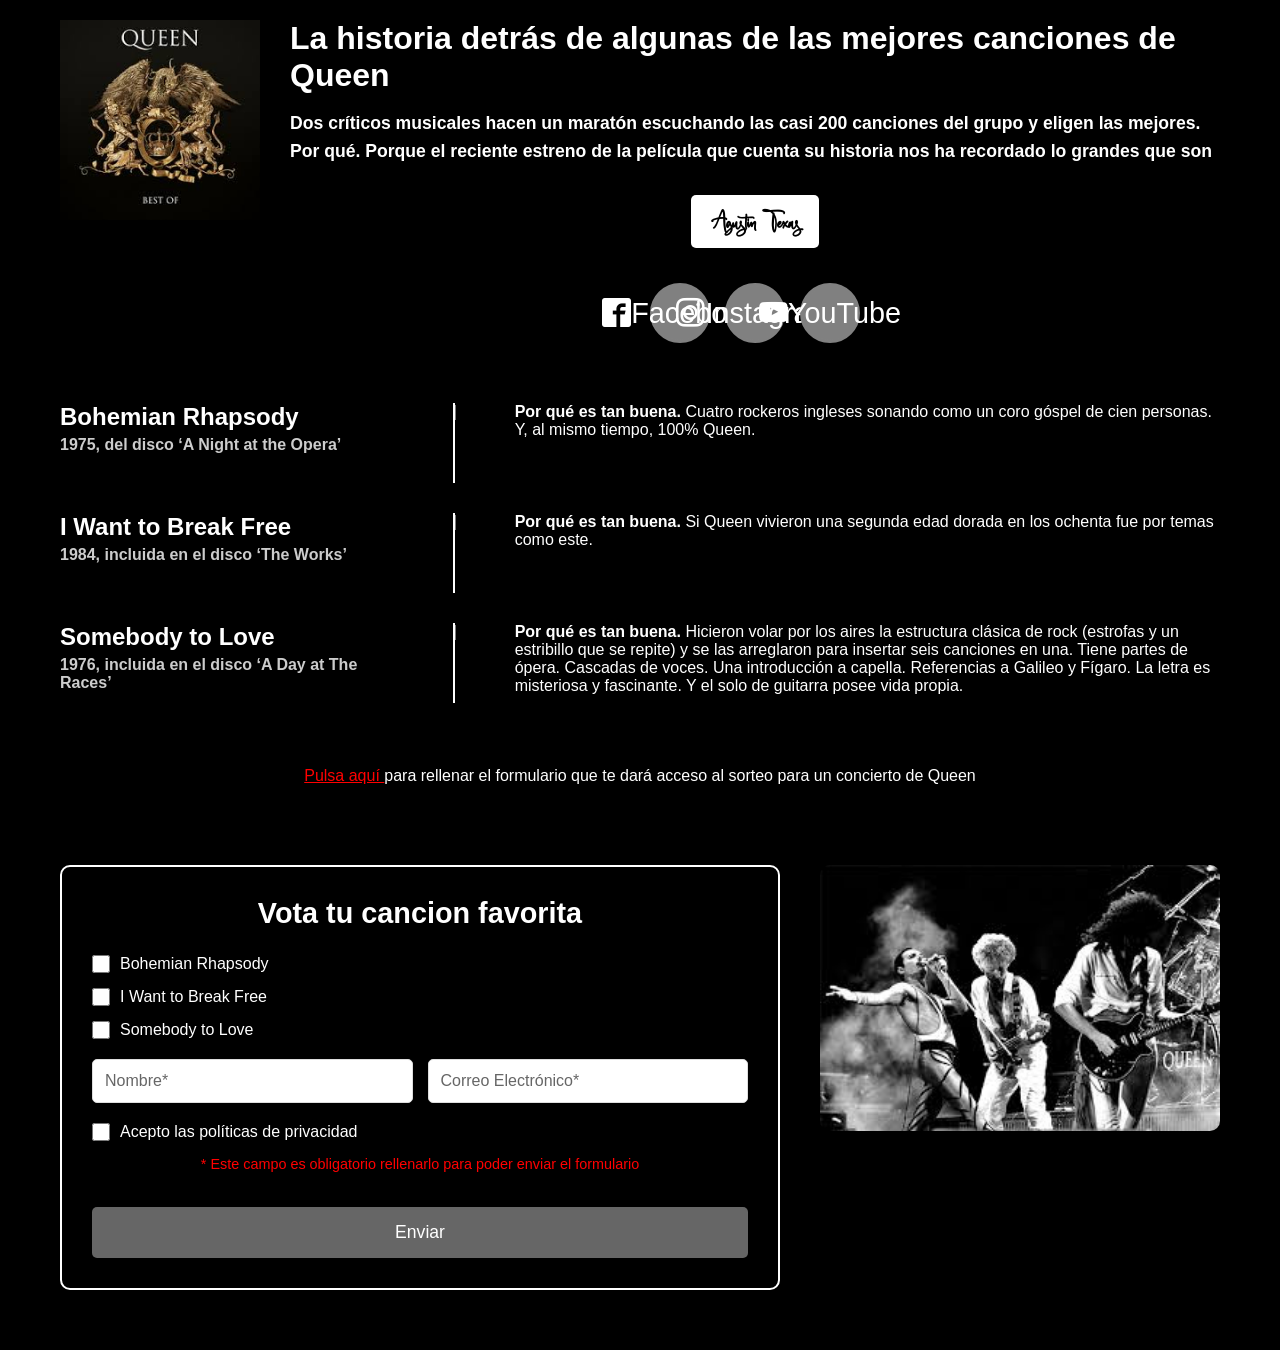
==== index.html @ f7947473 "comentarios" ====
<!DOCTYPE html>
<html lang="en">
<head>
  <meta charset="UTF-8" />
  <meta name="viewport" content="width=device-width, initial-scale=1.0"/>
  <title>Document</title>

  <!-- Hojas de estilo del sitio y de iconos -->
  <link rel="stylesheet" href="style/queen.css"/>
  <link rel="stylesheet" href="icomoon/style.css"/>
</head>

<body>
  <!-- HEADER: logo + texto introductorio + autor/redes -->
  <header>
    <div id="logo">
      <!-- Logo superior  -->
      <img src="imagenes/logo-queen.jpeg" alt="Portada Best Of Queen"/>
    </div>

    <div id="parrafo">
      <!-- Bloque de texto principal -->
      <div class="texto-contenido">
        <h2>La historia detrás de algunas de las mejores canciones de Queen</h2>
        <h4>
          Dos críticos musicales hacen un maratón escuchando las casi 200 canciones del grupo y eligen las mejores.
          Por qué. Porque el reciente estreno de la película que cuenta su historia nos ha recordado lo grandes que son
        </h4>
      </div>

      <!-- Autor + redes sociales -->
      <div id="agustin">
        <h2>Agustin Texas</h2>
        <div class="social-icons">
          <!-- Enlaces de redes  -->
          <a href="#"><span class="icon-facebook2" aria-hidden="true"></span><span class="sr-only">Facebook</span></a>
          <a href="#"><span class="icon-instagram" aria-hidden="true"></span><span class="sr-only">Instagram</span></a>
          <a href="#"><span class="icon-youtube" aria-hidden="true"></span><span class="sr-only">YouTube</span></a>
        </div>
      </div>
    </div>
  </header>

  <!-- CUERPO: tarjetas con canciones y descripciones -->
  <div id="cuerpo">
    <!-- Caja 1: Bohemian Rhapsody -->
    <div id="caja1" class="caja">
      <!-- ⚠️ Sugerencia: usa class="titulo" en vez de id repetido -->
      <div id="titulo">
        <h2>Bohemian Rhapsody</h2>
        <h4>1975, del disco ‘A Night at the Opera’</h4>
      </div>
      <!-- Separador visual -->
      <p id="linea">|</p>
      <!-- Texto descriptivo -->
      <p id="descripcion">
        <span>Por qué es tan buena.</span> Cuatro rockeros ingleses sonando como un coro góspel de cien personas.
        Y, al mismo tiempo, 100% Queen.
      </p>
    </div>

    <!-- Caja 2: I Want to Break Free -->
    <div id="caja2" class="caja">
      <div id="titulo">
        <h2>I Want to Break Free</h2>
        <h4>1984, incluida en el disco ‘The Works’</h4>
      </div>
      <p id="linea">|</p>
      <p id="descripcion">
        <span>Por qué es tan buena.</span> Si Queen vivieron una segunda edad dorada en los ochenta fue por temas como este.
      </p>
    </div>

    <!-- Caja 3: Somebody to Love -->
    <div id="caja3" class="caja">
      <div id="titulo">
        <h2>Somebody to Love</h2>
        <h4>1976, incluida en el disco ‘A Day at The Races’</h4>
      </div>
      <p id="linea">|</p>
      <p id="descripcion">
        <span>Por qué es tan buena.</span>
        Hicieron volar por los aires la estructura clásica de rock (estrofas y un estribillo que se repite) y se las
        arreglaron para insertar seis canciones en una. Tiene partes de ópera. Cascadas de voces. Una introducción a
        capella. Referencias a Galileo y Fígaro. La letra es misteriosa y fascinante. Y el solo de guitarra posee vida propia.
      </p>
    </div>
  </div>

  <!-- CTA: al pulsar se muestra el formulario y se hace scroll hacia él -->
  <p id="negro">
    <span class="rojo" role="button" tabindex="0" onclick="showForm()" onkeypress="if(event.key==='Enter'){showForm()}">
      Pulsa aquí
    </span>
    para rellenar el formulario que te dará acceso al sorteo para un concierto de Queen
    <div class="arrow-container"><!-- Flecha decorativa en CSS --></div>
  </p>

  <!-- Sección final: formulario + imagen en dos columnas  -->
  <div id="final">
    <!-- Formulario de votación -->
    <div id="formulario">
      <h2>Vota tu cancion favorita</h2>

      <!-- action apunta al backend PHP que recibirá los datos -->
      <form action="php/queen.php" method="post">
        <!-- Opciones de canciones  -->
        <!-- ⚠️ Sugerencia: podrías usar name="canciones[]" y value="bohemian" para recibir un array -->
        <label id="check" for="bohemian">
          <input type="checkbox" name="bohemian" id="bohemian" />
          Bohemian Rhapsody
        </label>

        <label id="check" for="iwant">
          <input type="checkbox" name="iwant" id="iwant" />
          I Want to Break Free
        </label>

        <label id="check" for="Somebody">
          <input type="checkbox" name="Somebody" id="Somebody" />
          Somebody to Love
        </label>

        <!-- Fila con nombre y correo; ambos requeridos -->
        <div class="input-row">
          <input type="text" name="nombre" id="nombre" placeholder="Nombre*" required />
          <input type="email" name="email" id="email" placeholder="Correo Electrónico*" required />
        </div>

        <!-- Aceptación de políticas; required obliga a marcar -->
        <label id="check" for="privacidad">
          <input type="checkbox" name="privacidad" id="privacidad" required />
          Acepto las políticas de privacidad
        </label>

        <!-- Aviso en rojo de obligatoriedad -->
        <p class="rojo-warning">
          * Este campo es obligatorio rellenarlo para poder enviar el formulario
        </p>

        <!-- Envío del formulario -->
        <input type="submit" value="Enviar" />
      </form>
    </div>

    <!-- Imagen a la derecha del formulario -->
    <img src="imagenes/img-queen.jpeg" alt="Queen en concierto, fotografía en blanco y negro"/>
  </div>

  <!-- JS mínimo: muestra la sección #final y hace scroll suave -->
  <script>
    function showForm() {
      const finalSection = document.getElementById('final');
      // Añade una clase que tu CSS usará para convertir #final de oculto a visible
      finalSection.classList.add('show');
      // Desplaza la vista hasta el formulario
      finalSection.scrollIntoView({ behavior: 'smooth' });
    }
  </script>
</body>
</html>
---- style/queen.css ----
* {
    margin: 0;
    padding: 0;
    box-sizing: border-box;
}

body {
    background-color: black;
    color: white;
    font-family: Arial, sans-serif;
    width: 100vw;
    overflow-x: hidden;
}

@font-face {
    font-family: 'Agustin Texas';
    src: url(../tipografia/Austin\ Texas.otf);
}

/* Header responsive */
header {
    display: flex;
    padding: 20px;
    width: 100%;
    max-width: 1200px;
    margin: 0 auto;
    gap: 30px;
    align-items: flex-start;
}

#logo {
    flex-shrink: 0;
}

#logo img {
    max-width: 200px;
    height: auto;
}

#parrafo {
    flex: 1;
    display: flex;
    flex-direction: column;
}

.texto-contenido {
    margin-bottom: 30px;
}

#parrafo h2 {
    font-size: 2rem;
    margin-bottom: 15px;
}

#parrafo h4 {
    font-size: 1.1rem;
    line-height: 1.6;
}

/* Agustin Texas section */
#agustin {
    display: flex;
    flex-direction: column;
    align-items: center;
    gap: 20px;
}

#agustin h2 {
    font-family: 'Agustin Texas', Arial, sans-serif;
    background-color: white;
    color: black;
    padding: 10px 20px;
    border-radius: 5px;
    font-size: 1.5rem;
}

/* Social media icons */
.social-icons {
    display: flex;
    gap: 15px;
}

#agustin a {
    display: flex;
    align-items: center;
    justify-content: center;
    width: 60px;
    height: 60px;
    background-color: gray;
    border: 3px solid gray;
    border-radius: 50%;
    text-decoration: none;
    font-size: 1.8rem;
    color: white;
    transition: all 0.3s ease;
}

#agustin a:hover {
    background-color: #555;
    border-color: #555;
}
/* Content sections */
#cuerpo {
    max-width: 1200px;
    margin: 40px auto;
    padding: 0 20px;
}

#caja1, #caja2, #caja3 {
    display: flex;
    align-items: flex-start;
    margin-bottom: 30px;
    gap: 20px;
}

#titulo {
    flex: 1;
}

#titulo h2 {
    font-size: 1.5rem;
    margin-bottom: 5px;
}

#titulo h4 {
    font-size: 1rem;
    color: #ccc;
    margin-bottom: 15px;
}

#linea {
    width: 2px;
    background-color: white;
    height: 80px;
    margin: 0 20px;
    flex-shrink: 0;
}

#descripcion {
    flex: 2;
    padding-left: 20px;
}

#descripcion span {
    font-weight: bold;
    color: #fff;
}

/* Call to action */
#negro {
    text-align: center;
    padding: 20px;
    margin: 40px auto;
    max-width: 800px;
}

.rojo {
    color: red;
    text-decoration: underline;
    cursor: pointer;
}

/* Final section with form and image */
#final {
    display: flex;
    max-width: 1200px;
    margin: 40px auto;
    padding: 20px;
    gap: 40px;
    align-items: flex-start;
}

/* Form section with black background and white border */
#formulario {
    flex: 1;
    background-color: black;
    border: 2px solid white;
    padding: 30px;
    border-radius: 10px;
}

#formulario h2 {
    color: white;
    font-size: 1.8rem;
    margin-bottom: 25px;
    text-align: center;
}

/* Form styling */
form {
    width: 100%;
}

label[id="check"] {
    display: flex;
    align-items: center;
    margin-bottom: 15px;
    color: white;
    font-size: 1rem;
}

label[id="check"] input[type="checkbox"] {
    margin-right: 10px;
    width: 18px;
    height: 18px;
}

/* Text inputs in line */
.input-row {
    display: flex;
    gap: 15px;
    margin: 20px 0;
}

input[type="text"], input[type="email"] {
    flex: 1;
    padding: 12px;
    border: 1px solid #ddd;
    border-radius: 5px;
    font-size: 1rem;
    background-color: white;
    color: black;
}

input[type="text"]::placeholder, input[type="email"]::placeholder {
    color: #666;
}

/* Submit button */
input[type="submit"] {
    width: 100%;
    padding: 15px;
    background-color: #666;
    color: white;
    border: none;
    border-radius: 5px;
    font-size: 1.1rem;
    cursor: not-allowed;
    margin-top: 20px;
}

.rojo-warning {
    color: red;
    font-size: 0.9rem;
    margin: 15px 0;
    text-align: center;
}

/* Image section */
#final img {
    flex: 1;
    max-width: 400px;
    height: auto;
    border-radius: 10px;
}
/* Mobile responsive */
@media (max-width: 768px) {
    body {
        display: flex;
        flex-direction: column;
    }
    
    /* Primera parte - Mobile Section 1 */
    .mobile-section-1 {
        background-color: black;
        padding: 20px;
        text-align: center;
    }
    
    header {
        flex-direction: column;
        padding: 15px;
        gap: 20px;
        align-items: center;
    }
    
    #logo img {
        max-width: 150px;
        margin-bottom: 20px;
    }
    
    #parrafo {
        align-items: center;
        text-align: center;
    }
    
    #parrafo h2 {
        font-size: 1.5rem;
        color: white;
        margin-bottom: 15px;
    }
    
    #parrafo h4 {
        font-size: 1rem;
        color: white;
        line-height: 1.6;
        margin-bottom: 30px;
    }
    
    /* Austin Texas logo intermedio */
    #agustin {
        align-items: center;
        margin: 30px 0;
    }
    
    #agustin h2 {
        background-color: white;
        color: black;
        padding: 15px 25px;
        border-radius: 8px;
        font-size: 1.3rem;
        margin-bottom: 20px;
    }
    
    #agustin a {
        width: 50px;
        height: 50px;
        font-size: 1.5rem;
        background-color: #333;
        border: 2px solid #333;
    }
    
    /* Primeras dos canciones en sección 1 */
    #caja1, #caja2 {
        flex-direction: column;
        gap: 15px;
        margin-bottom: 30px;
        padding: 20px;
        background-color: #111;
        border-radius: 10px;
    }
    
    #caja1 #titulo, #caja2 #titulo {
        text-align: center;
    }
    
    #caja1 #titulo h2, #caja2 #titulo h2 {
        color: white;
        font-size: 1.3rem;
        margin-bottom: 5px;
    }
    
    #caja1 #titulo h4, #caja2 #titulo h4 {
        color: #ccc;
        font-size: 0.9rem;
        margin-bottom: 15px;
    }
    
    #caja1 #descripcion, #caja2 #descripcion {
        padding-left: 0;
        text-align: center;
        color: white;
    }
    
    #linea {
        display: none;
    }
    
    /* Segunda parte - Mobile Section 2 */
    .mobile-section-2 {
        background-color: black;
        padding: 20px;
    }
    
    /* Tercera canción en sección 2 */
    #caja3 {
        flex-direction: column;
        gap: 15px;
        margin-bottom: 30px;
        padding: 20px;
        background-color: #111;
        border-radius: 10px;
        text-align: center;
    }
    
    #caja3 #titulo h2 {
        color: white;
        font-size: 1.3rem;
        margin-bottom: 5px;
    }
    
    #caja3 #titulo h4 {
        color: #ccc;
        font-size: 0.9rem;
        margin-bottom: 15px;
    }
    
    #caja3 #descripcion {
        padding-left: 0;
        text-align: center;
        color: white;
    }
    
    /* Call to action con recuadro blanco */
    #negro {
        background-color: white;
        color: black;
        padding: 20px;
        border-radius: 10px;
        margin: 20px 0;
        position: relative;
        border: 2px solid #ddd;
    }
    
    #negro .rojo {
        color: red;
        font-weight: bold;
        text-decoration: underline;
        cursor: pointer;
    }
    
    
    
    /* Formulario oculto inicialmente */
    #final {
        display: none;
        flex-direction: column;
        gap: 30px;
        padding: 15px;
        background-color: black;
    }
    
    #final.show {
        display: flex;
    }
    
    #formulario {
        order: 1;
    }
    
    #final img {
        display: none;
    }
    
    /* Form inputs mobile */
    .input-row {
        flex-direction: column;
        gap: 10px;
    }
    
    input[type="text"], input[type="email"] {
        width: 100%;
    }
}
---- icomoon/style.css ----
@font-face {
  font-family: 'icomoon';
  src:  url('fonts/icomoon.eot?izsxuk');
  src:  url('fonts/icomoon.eot?izsxuk#iefix') format('embedded-opentype'),
    url('fonts/icomoon.ttf?izsxuk') format('truetype'),
    url('fonts/icomoon.woff?izsxuk') format('woff'),
    url('fonts/icomoon.svg?izsxuk#icomoon') format('svg');
  font-weight: normal;
  font-style: normal;
  font-display: block;
}

[class^="icon-"], [class*=" icon-"] {
  /* use !important to prevent issues with browser extensions that change fonts */
  font-family: 'icomoon' !important;
  speak: never;
  font-style: normal;
  font-weight: normal;
  font-variant: normal;
  text-transform: none;
  line-height: 1;

  /* Better Font Rendering =========== */
  -webkit-font-smoothing: antialiased;
  -moz-osx-font-smoothing: grayscale;
}

.icon-facebook2:before {
  content: "\ea91";
}
.icon-instagram:before {
  content: "\ea92";
}
.icon-youtube:before {
  content: "\ea9d";
}
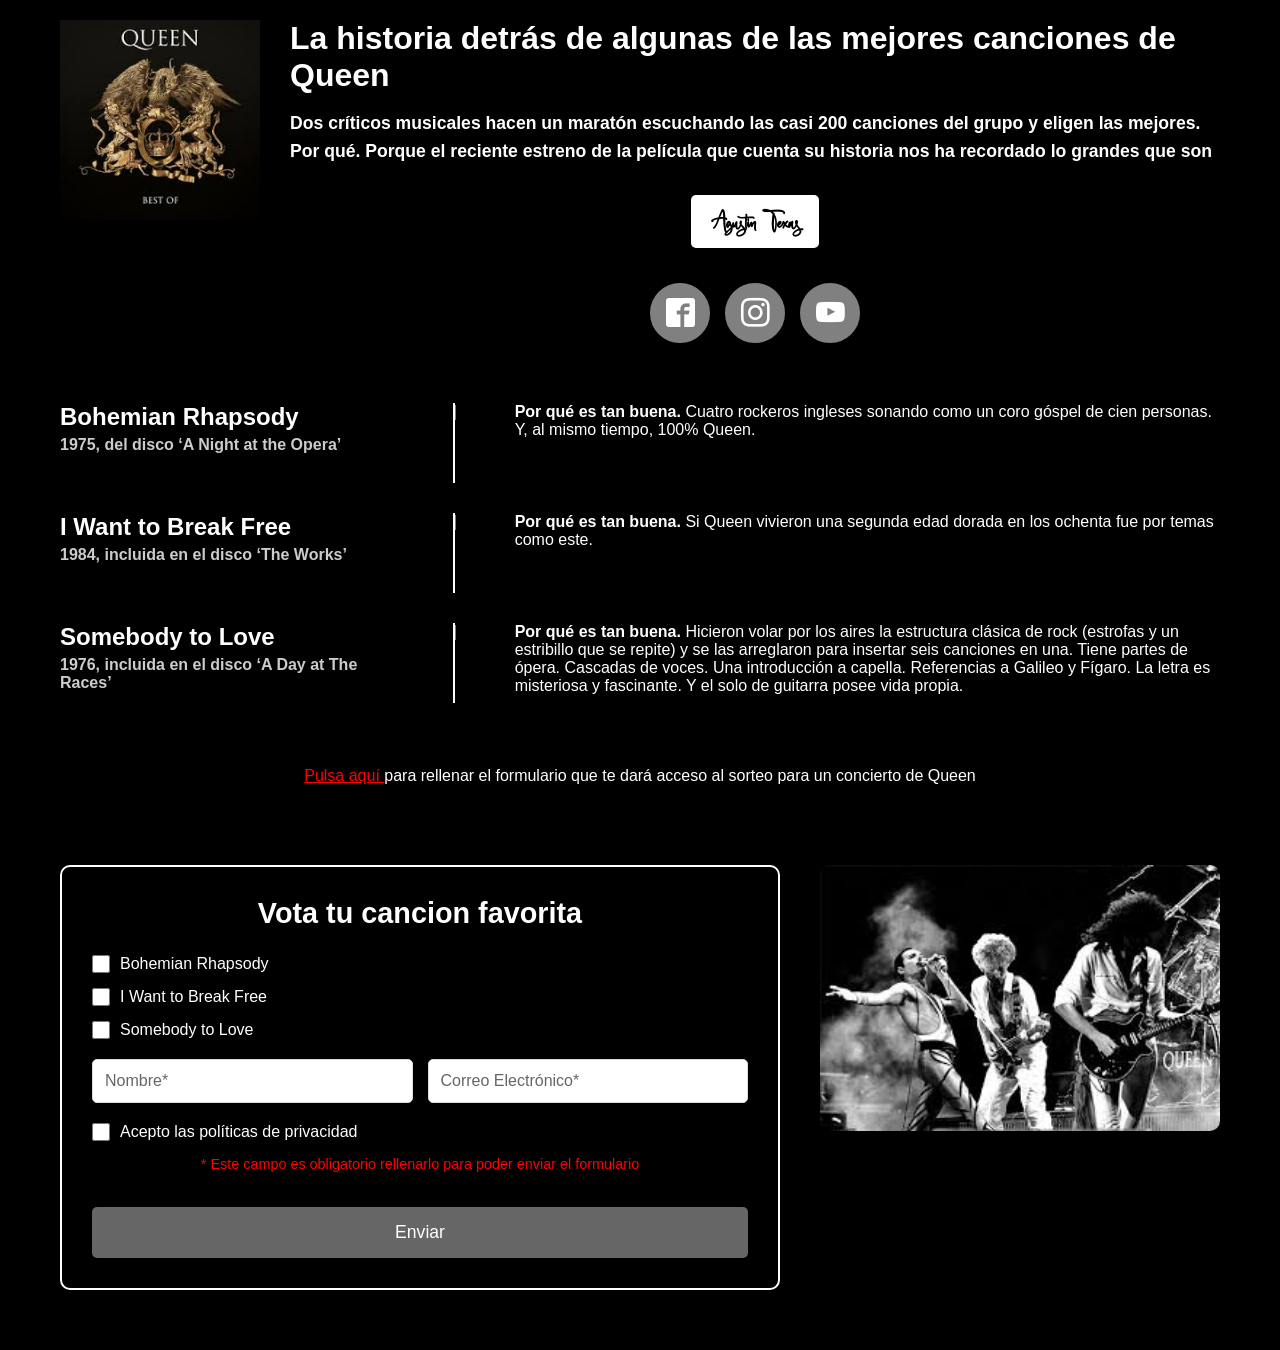
==== commit 435299f7: "cambios" ====
--- a/index.html
+++ b/index.html
@@ -33,9 +33,9 @@
         <h2>Agustin Texas</h2>
         <div class="social-icons">
           <!-- Enlaces de redes  -->
-          <a href="#"><span class="icon-facebook2" aria-hidden="true"></span><span class="sr-only">Facebook</span></a>
-          <a href="#"><span class="icon-instagram" aria-hidden="true"></span><span class="sr-only">Instagram</span></a>
-          <a href="#"><span class="icon-youtube" aria-hidden="true"></span><span class="sr-only">YouTube</span></a>
+          <a href="#"><span class="icon-facebook2" aria-hidden="true"></span><span class="sr-only"></span></a>
+          <a href="#"><span class="icon-instagram" aria-hidden="true"></span><span class="sr-only"></span></a>
+          <a href="#"><span class="icon-youtube" aria-hidden="true"></span><span class="sr-only"></span></a>
         </div>
       </div>
     </div>
